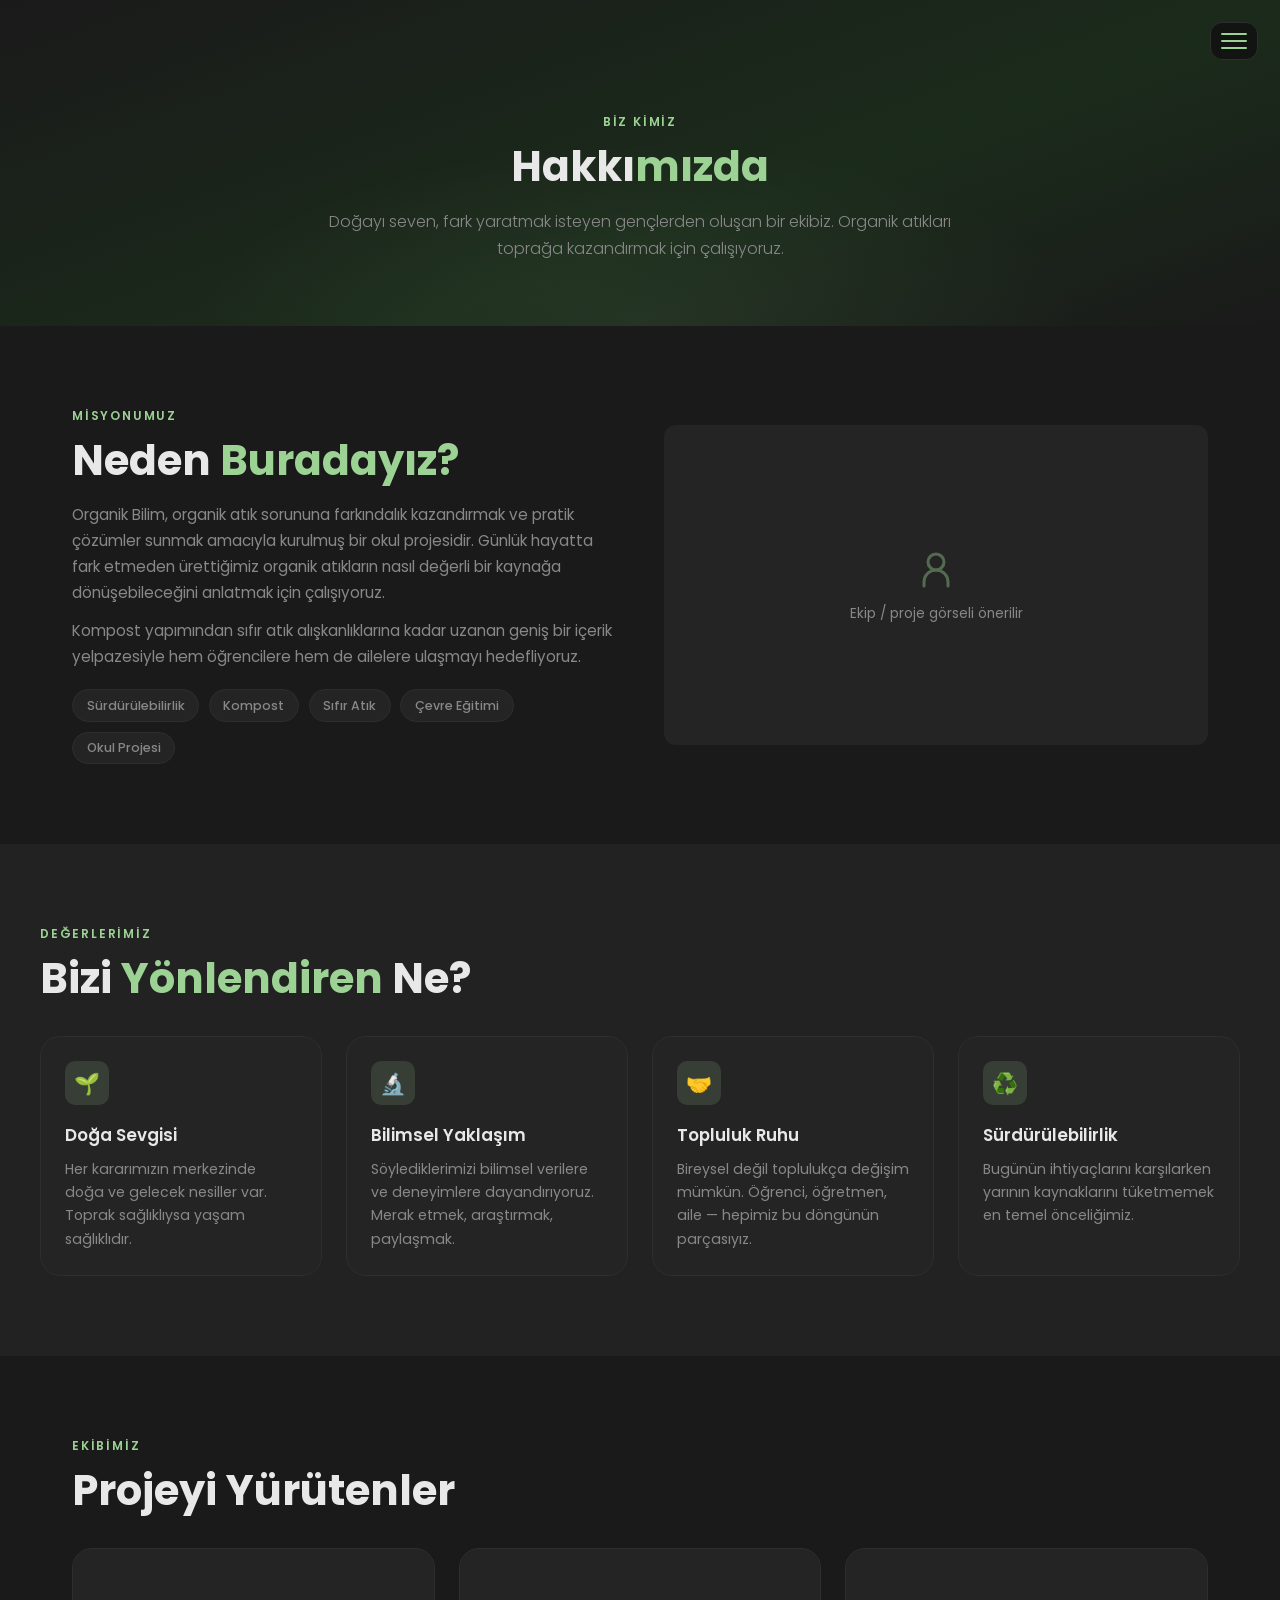
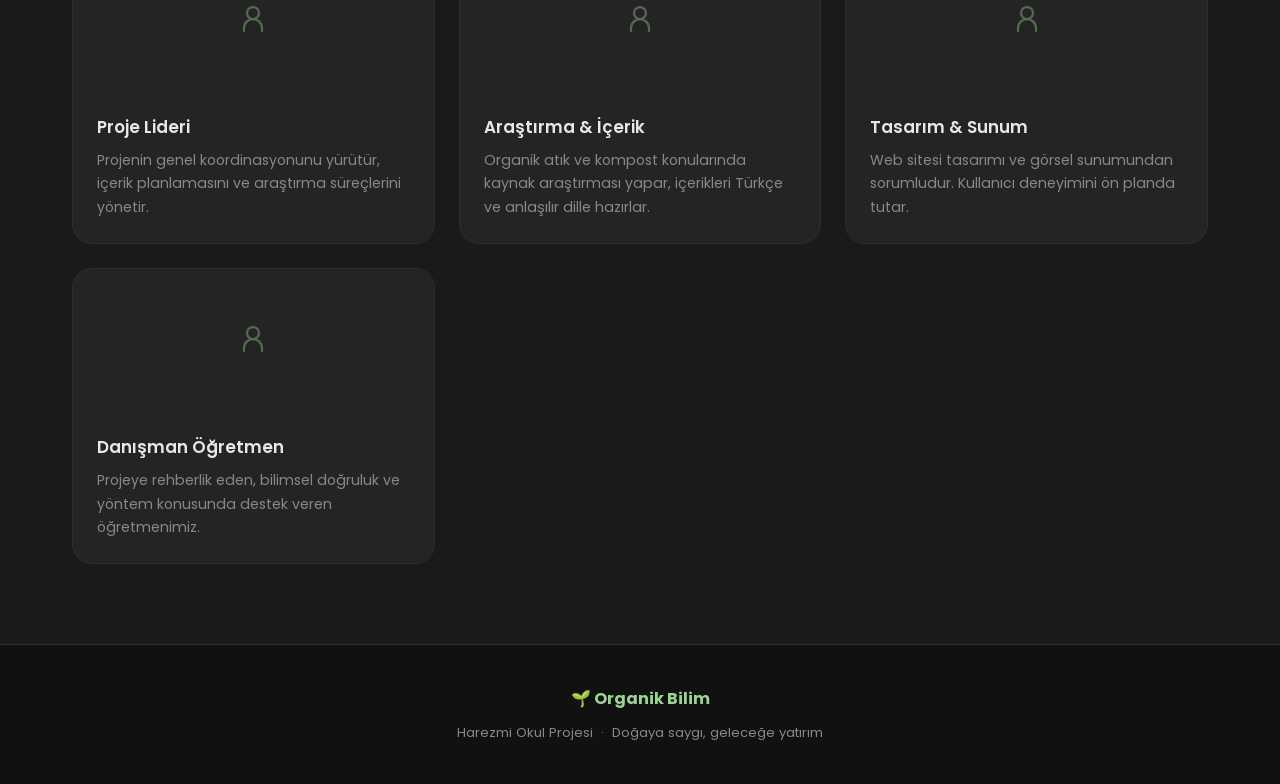
==== hakkimizda.html @ 666ba620 "first look" ====
<!DOCTYPE html>
<html lang="tr">
<head>
  <meta charset="UTF-8" />
  <meta name="viewport" content="width=device-width, initial-scale=1.0" />
  <title>Hakkımızda — Organik Bilim</title>
  <link rel="stylesheet" href="styles.css" />
</head>
<body>

  <button class="nav-toggle" id="navToggle" aria-label="Menüyü aç/kapat">
    <span></span><span></span><span></span>
  </button>

  <nav class="nav-menu" id="navMenu">
    <div class="nav-logo">🌱 Organik Bilim</div>
    <ul>
      <li><a href="hakkimizda.html">Hakkımızda</a></li>
      <li><a href="organik_atik.html">Organik Atık Ne?</a></li>
      <li><a href="kompost_ne.html">Kompost Ne?</a></li>
      <li><a href="kompost_nasil.html">Kompost Nasıl Yapılır?</a></li>
      <li><a href="neler_yapilabilir.html">Neler Yapılabilir?</a></li>
      <li><a href="harezmi_projesi.html">Harezmi Projesi Hakkında</a></li>
    </ul>
  </nav>
  <div class="nav-overlay" id="navOverlay"></div>

  <!-- ── Page Header ── -->
  <header class="page-header">
    <div class="section-label">Biz Kimiz</div>
    <h1 class="section-title">Hakkı<span>mızda</span></h1>
    <p class="section-lead">
      Doğayı seven, fark yaratmak isteyen gençlerden oluşan bir ekibiz.
      Organik atıkları toprağa kazandırmak için çalışıyoruz.
    </p>
  </header>

  <!-- ── Introduction Section ── -->
  <section class="section">
    <div class="info-grid">
      <div class="info-text">
        <div class="section-label">Misyonumuz</div>
        <h2 class="section-title">Neden <span>Buradayız?</span></h2>
        <p>
          Organik Bilim, organik atık sorununa farkındalık kazandırmak ve pratik çözümler
          sunmak amacıyla kurulmuş bir okul projesidir. Günlük hayatta fark etmeden ürettiğimiz
          organik atıkların nasıl değerli bir kaynağa dönüşebileceğini anlatmak için çalışıyoruz.
        </p>
        <p>
          Kompost yapımından sıfır atık alışkanlıklarına kadar uzanan geniş bir içerik
          yelpazesiyle hem öğrencilere hem de ailelere ulaşmayı hedefliyoruz.
        </p>
        <div class="tags">
          <span class="tag">Sürdürülebilirlik</span>
          <span class="tag">Kompost</span>
          <span class="tag">Sıfır Atık</span>
          <span class="tag">Çevre Eğitimi</span>
          <span class="tag">Okul Projesi</span>
        </div>
      </div>
      <div class="info-img">
        <!-- Intro image: team photo, working in school garden, or project presentation recommended -->
        <!-- <img src="hakkimizda_misyon.jpg" alt="Team mission image" /> -->
        <div class="img-placeholder" style="height:320px;">
          <svg width="48" height="48" viewBox="0 0 24 24" fill="none" stroke="#9DD295" stroke-width="1.5" stroke-linecap="round" stroke-linejoin="round"><circle cx="12" cy="8" r="4"/><path d="M6 20v-2a6 6 0 0 1 12 0v2"/></svg>
          <span>Ekip / proje görseli önerilir</span>
        </div>
      </div>
    </div>
  </section>

  <!-- ── Our Values ── -->
  <div class="section-full">
    <div class="inner">
      <div class="section-label">Değerlerimiz</div>
      <h2 class="section-title" style="margin-bottom:2rem;">Bizi <span>Yönlendiren</span> Ne?</h2>

      <div class="cards">
        <div class="card">
          <div class="card-body">
            <div class="card-icon">🌱</div>
            <h3>Doğa Sevgisi</h3>
            <p>Her kararımızın merkezinde doğa ve gelecek nesiller var. Toprak sağlıklıysa yaşam sağlıklıdır.</p>
          </div>
        </div>
        <div class="card">
          <div class="card-body">
            <div class="card-icon">🔬</div>
            <h3>Bilimsel Yaklaşım</h3>
            <p>Söylediklerimizi bilimsel verilere ve deneyimlere dayandırıyoruz. Merak etmek, araştırmak, paylaşmak.</p>
          </div>
        </div>
        <div class="card">
          <div class="card-body">
            <div class="card-icon">🤝</div>
            <h3>Topluluk Ruhu</h3>
            <p>Bireysel değil toplulukça değişim mümkün. Öğrenci, öğretmen, aile — hepimiz bu döngünün parçasıyız.</p>
          </div>
        </div>
        <div class="card">
          <div class="card-body">
            <div class="card-icon">♻️</div>
            <h3>Sürdürülebilirlik</h3>
            <p>Bugünün ihtiyaçlarını karşılarken yarının kaynaklarını tüketmemek en temel önceliğimiz.</p>
          </div>
        </div>
      </div>
    </div>
  </div>

  <!-- ── Team ── -->
  <section class="section">
    <div class="section-label">Ekibimiz</div>
    <h2 class="section-title" style="margin-bottom:2rem;">Projeyi Yürütenler</h2>

    <div class="cards">

      <div class="card">
        <!-- Team member image: personal photo or avatar recommended -->
        <!-- <img src="uye1.jpg" alt="Team member 1" /> -->
        <div class="card-img">
          <div class="img-placeholder" style="height:140px; border-radius: 20px 20px 0 0;">
            <svg width="36" height="36" viewBox="0 0 24 24" fill="none" stroke="#9DD295" stroke-width="1.5" stroke-linecap="round" stroke-linejoin="round"><circle cx="12" cy="8" r="4"/><path d="M6 20v-2a6 6 0 0 1 12 0v2"/></svg>
          </div>
        </div>
        <div class="card-body">
          <h3>Proje Lideri</h3>
          <p>Projenin genel koordinasyonunu yürütür, içerik planlamasını ve araştırma süreçlerini yönetir.</p>
        </div>
      </div>

      <div class="card">
        <!-- Team member image: personal photo or avatar recommended -->
        <!-- <img src="uye2.jpg" alt="Team member 2" /> -->
        <div class="card-img">
          <div class="img-placeholder" style="height:140px; border-radius: 20px 20px 0 0;">
            <svg width="36" height="36" viewBox="0 0 24 24" fill="none" stroke="#9DD295" stroke-width="1.5" stroke-linecap="round" stroke-linejoin="round"><circle cx="12" cy="8" r="4"/><path d="M6 20v-2a6 6 0 0 1 12 0v2"/></svg>
          </div>
        </div>
        <div class="card-body">
          <h3>Araştırma & İçerik</h3>
          <p>Organik atık ve kompost konularında kaynak araştırması yapar, içerikleri Türkçe ve anlaşılır dille hazırlar.</p>
        </div>
      </div>

      <div class="card">
        <!-- Team member image: personal photo or avatar recommended -->
        <!-- <img src="uye3.jpg" alt="Team member 3" /> -->
        <div class="card-img">
          <div class="img-placeholder" style="height:140px; border-radius: 20px 20px 0 0;">
            <svg width="36" height="36" viewBox="0 0 24 24" fill="none" stroke="#9DD295" stroke-width="1.5" stroke-linecap="round" stroke-linejoin="round"><circle cx="12" cy="8" r="4"/><path d="M6 20v-2a6 6 0 0 1 12 0v2"/></svg>
          </div>
        </div>
        <div class="card-body">
          <h3>Tasarım & Sunum</h3>
          <p>Web sitesi tasarımı ve görsel sunumundan sorumludur. Kullanıcı deneyimini ön planda tutar.</p>
        </div>
      </div>

      <div class="card">
        <!-- Team member image: personal photo or avatar recommended -->
        <!-- <img src="uye4.jpg" alt="Team member 4 (advisor teacher)" /> -->
        <div class="card-img">
          <div class="img-placeholder" style="height:140px; border-radius: 20px 20px 0 0;">
            <svg width="36" height="36" viewBox="0 0 24 24" fill="none" stroke="#9DD295" stroke-width="1.5" stroke-linecap="round" stroke-linejoin="round"><circle cx="12" cy="8" r="4"/><path d="M6 20v-2a6 6 0 0 1 12 0v2"/></svg>
          </div>
        </div>
        <div class="card-body">
          <h3>Danışman Öğretmen</h3>
          <p>Projeye rehberlik eden, bilimsel doğruluk ve yöntem konusunda destek veren öğretmenimiz.</p>
        </div>
      </div>

    </div>
  </section>

  <footer>
    <div class="footer-logo">🌱 Organik Bilim</div>
    <p>Harezmi Okul Projesi &nbsp;·&nbsp; Doğaya saygı, geleceğe yatırım</p>
  </footer>

  <script src="nav.js"></script>
</body>
</html>
---- styles.css ----
@import url('https://fonts.googleapis.com/css2?family=Poppins:wght@300;400;500;600;700&display=swap');

/* ─── Reset & Base ─── */
*, *::before, *::after {
  margin: 0;
  padding: 0;
  box-sizing: border-box;
}

:root {
  --accent:     #9DD295;
  --accent-dim: rgba(157, 210, 149, 0.15);
  --accent-mid: rgba(157, 210, 149, 0.35);
  --bg:         #1a1a1a;
  --bg2:        #111111;
  --bg3:        #222222;
  --surface:    #242424;
  --border:     #2e2e2e;
  --text:       #e8e8e8;
  --text-muted: #888888;
  --radius:     12px;
  --radius-lg:  20px;
  --transition: 0.3s ease;
}

html { scroll-behavior: smooth; }

body {
  font-family: 'Poppins', sans-serif;
  background-color: var(--bg);
  color: var(--text);
  overflow-x: hidden;
  line-height: 1.7;
}

a { color: inherit; text-decoration: none; }

img { display: block; max-width: 100%; border-radius: var(--radius); }

/* ─── Language Toggle ─── */
.lang-toggle {
  position: fixed;
  top: 1.4rem;
  left: 1.4rem;
  z-index: 1100;
  cursor: pointer;
  padding: 0.55rem 0.9rem;
  background: rgba(17, 17, 17, 0.85);
  border-radius: var(--radius);
  backdrop-filter: blur(12px);
  border: 1px solid var(--border);
  color: var(--accent);
  font-family: 'Poppins', sans-serif;
  font-size: 0.78rem;
  font-weight: 700;
  letter-spacing: 0.1em;
  line-height: 1;
  transition: border-color var(--transition), background var(--transition), transform var(--transition);
}
.lang-toggle:hover {
  border-color: var(--accent-mid);
  background: rgba(26, 26, 26, 0.95);
  transform: translateY(-1px);
}

/* ─── Hamburger Toggle ─── */
.nav-toggle {
  position: fixed;
  top: 1.4rem;
  right: 1.4rem;
  z-index: 1100;
  cursor: pointer;
  display: flex;
  flex-direction: column;
  gap: 5px;
  padding: 10px;
  background: rgba(17, 17, 17, 0.85);
  border-radius: var(--radius);
  backdrop-filter: blur(12px);
  border: 1px solid var(--border);
  transition: border-color var(--transition), background var(--transition);
}
.nav-toggle:hover {
  border-color: var(--accent-mid);
  background: rgba(26, 26, 26, 0.95);
}
.nav-toggle span {
  display: block;
  width: 26px;
  height: 2px;
  background: var(--accent);
  border-radius: 2px;
  transition: transform 0.35s ease, opacity 0.25s ease;
}
.nav-toggle.active span:nth-child(1) { transform: translateY(7px) rotate(45deg); }
.nav-toggle.active span:nth-child(2) { opacity: 0; transform: scaleX(0); }
.nav-toggle.active span:nth-child(3) { transform: translateY(-7px) rotate(-45deg); }

/* ─── Side Navigation Drawer ─── */
.nav-menu {
  position: fixed;
  top: 0;
  right: -340px;
  width: 300px;
  height: 100dvh;
  background: var(--bg2);
  z-index: 1050;
  transition: right 0.35s cubic-bezier(0.4, 0, 0.2, 1);
  padding: 5rem 1.8rem 2rem;
  border-left: 1px solid var(--border);
  overflow-y: auto;
  display: flex;
  flex-direction: column;
  gap: 0.25rem;
}
.nav-menu.open { right: 0; }

.nav-logo {
  font-size: 1.15rem;
  font-weight: 700;
  color: var(--accent);
  margin-bottom: 1.8rem;
  padding-bottom: 1.2rem;
  border-bottom: 1px solid var(--border);
  letter-spacing: 0.02em;
}

.nav-menu ul { list-style: none; display: flex; flex-direction: column; gap: 0.25rem; }

.nav-menu ul li a {
  color: var(--text);
  font-size: 0.9rem;
  font-weight: 500;
  display: block;
  padding: 0.7rem 1rem;
  border-radius: 8px;
  transition: all var(--transition);
  border: 1px solid transparent;
  line-height: 1.4;
}
.nav-menu ul li a:hover,
.nav-menu ul li a.active {
  color: var(--accent);
  background: var(--accent-dim);
  border-color: var(--accent-mid);
  padding-left: 1.4rem;
}

.nav-overlay {
  position: fixed;
  inset: 0;
  background: rgba(0, 0, 0, 0.6);
  z-index: 1040;
  opacity: 0;
  pointer-events: none;
  transition: opacity var(--transition);
  backdrop-filter: blur(2px);
}
.nav-overlay.active { opacity: 1; pointer-events: all; }

/* ─── Hero ─── */
.hero {
  min-height: 100dvh;
  display: flex;
  flex-direction: column;
  align-items: center;
  justify-content: center;
  text-align: center;
  padding: 6rem 2rem 4rem;
  position: relative;
  background: linear-gradient(160deg, #1a1a1a 0%, #1b2b1b 50%, #1a1a1a 100%);
  overflow: hidden;
}
.hero::before {
  content: '';
  position: absolute;
  inset: 0;
  background:
    radial-gradient(ellipse 60% 50% at 25% 60%, rgba(157,210,149,0.07) 0%, transparent 70%),
    radial-gradient(ellipse 40% 40% at 75% 40%, rgba(157,210,149,0.05) 0%, transparent 70%);
  animation: heroGlow 10s ease-in-out infinite alternate;
}
@keyframes heroGlow {
  0%   { opacity: 0.6; }
  100% { opacity: 1; }
}
.hero-badge {
  display: inline-block;
  background: var(--accent-dim);
  color: var(--accent);
  border: 1px solid var(--accent-mid);
  font-size: 0.78rem;
  font-weight: 600;
  letter-spacing: 0.12em;
  text-transform: uppercase;
  padding: 0.4rem 1.1rem;
  border-radius: 50px;
  margin-bottom: 1.5rem;
  position: relative;
}
.hero h1 {
  font-size: clamp(2.6rem, 7vw, 5.5rem);
  font-weight: 700;
  line-height: 1.1;
  position: relative;
  margin-bottom: 1.2rem;
}
.hero h1 span { color: var(--accent); }
.hero p.subtitle {
  font-size: clamp(1rem, 2.5vw, 1.25rem);
  color: var(--text-muted);
  max-width: 580px;
  position: relative;
  margin-bottom: 2.5rem;
  font-weight: 300;
}
.hero-cta {
  display: inline-flex;
  align-items: center;
  gap: 0.5rem;
  background: var(--accent);
  color: #111;
  font-weight: 600;
  font-size: 0.95rem;
  padding: 0.85rem 2rem;
  border-radius: 50px;
  transition: transform var(--transition), box-shadow var(--transition), background var(--transition);
  position: relative;
}
.hero-cta:hover {
  transform: translateY(-3px);
  box-shadow: 0 12px 32px rgba(157, 210, 149, 0.35);
  background: #b3e0ac;
}

/* Image placeholder within hero */
.hero-img-wrap {
  position: relative;
  margin-top: 3.5rem;
  width: 100%;
  max-width: 760px;
  border-radius: var(--radius-lg);
  overflow: hidden;
  border: 1px solid var(--border);
  box-shadow: 0 24px 64px rgba(0,0,0,0.6);
}
.img-placeholder {
  background: var(--surface);
  border-radius: var(--radius);
  display: flex;
  flex-direction: column;
  align-items: center;
  justify-content: center;
  gap: 0.5rem;
  color: var(--text-muted);
  font-size: 0.85rem;
  font-weight: 400;
}
.img-placeholder svg { opacity: 0.4; }
.hero-img-wrap .img-placeholder { height: 380px; border-radius: var(--radius-lg); }

/* ─── Scroll Indicator ─── */
.scroll-hint {
  position: absolute;
  bottom: 2rem;
  left: 50%;
  transform: translateX(-50%);
  display: flex;
  flex-direction: column;
  align-items: center;
  gap: 0.3rem;
  color: var(--text-muted);
  font-size: 0.72rem;
  letter-spacing: 0.1em;
  text-transform: uppercase;
  animation: bounce 2s ease-in-out infinite;
}
.scroll-hint .arrow { width: 1px; height: 36px; background: linear-gradient(to bottom, var(--accent), transparent); }
@keyframes bounce {
  0%, 100% { transform: translateX(-50%) translateY(0); }
  50%       { transform: translateX(-50%) translateY(6px); }
}

/* ─── Section Layout ─── */
.section { padding: 5rem 2rem; max-width: 1200px; margin: 0 auto; }
.section-full { padding: 5rem 2rem; background: var(--bg3); }
.section-full .inner { max-width: 1200px; margin: 0 auto; }

.section-label {
  font-size: 0.75rem;
  font-weight: 600;
  letter-spacing: 0.15em;
  text-transform: uppercase;
  color: var(--accent);
  margin-bottom: 0.6rem;
}
.section-title {
  font-size: clamp(1.6rem, 4vw, 2.6rem);
  font-weight: 700;
  line-height: 1.2;
  margin-bottom: 1rem;
}
.section-title span { color: var(--accent); }
.section-lead {
  font-size: 1rem;
  color: var(--text-muted);
  max-width: 640px;
  margin-bottom: 3rem;
  font-weight: 300;
}

/* ─── Cards ─── */
.cards {
  display: grid;
  grid-template-columns: repeat(auto-fill, minmax(280px, 1fr));
  gap: 1.5rem;
}
.card {
  background: var(--surface);
  border: 1px solid var(--border);
  border-radius: var(--radius-lg);
  overflow: hidden;
  transition: transform var(--transition), box-shadow var(--transition), border-color var(--transition);
  cursor: default;
}
.card:hover {
  transform: translateY(-6px);
  box-shadow: 0 20px 50px rgba(0,0,0,0.5), 0 0 0 1px var(--accent-mid);
  border-color: var(--accent-mid);
}
.card-img .img-placeholder { height: 180px; border-radius: 0; }
.card-body { padding: 1.5rem; }
.card-icon {
  width: 44px; height: 44px;
  background: var(--accent-dim);
  border-radius: 10px;
  display: flex; align-items: center; justify-content: center;
  margin-bottom: 1rem;
  font-size: 1.3rem;
}
.card h3 {
  font-size: 1.05rem;
  font-weight: 600;
  margin-bottom: 0.5rem;
  color: var(--text);
}
.card p {
  font-size: 0.88rem;
  color: var(--text-muted);
  line-height: 1.65;
}
.card-link {
  display: inline-flex;
  align-items: center;
  gap: 0.4rem;
  color: var(--accent);
  font-size: 0.85rem;
  font-weight: 600;
  margin-top: 1rem;
  transition: gap var(--transition);
}
.card-link:hover { gap: 0.7rem; }

/* ─── Page Header (inner pages) ─── */
.page-header {
  padding: 7rem 2rem 4rem;
  background: linear-gradient(160deg, #1a1a1a 0%, #1b2b1b 60%, #1a1a1a 100%);
  position: relative;
  overflow: hidden;
  text-align: center;
}
.page-header::before {
  content: '';
  position: absolute;
  inset: 0;
  background: radial-gradient(ellipse 50% 80% at 50% 100%, rgba(157,210,149,0.08) 0%, transparent 70%);
}
.page-header .section-label,
.page-header .section-title,
.page-header .section-lead { position: relative; margin-left: auto; margin-right: auto; }
.page-header .section-lead { margin-bottom: 0; }

/* ─── Info Blocks ─── */
.info-grid {
  display: grid;
  grid-template-columns: 1fr 1fr;
  gap: 3rem;
  align-items: center;
}
.info-grid.reverse { direction: rtl; }
.info-grid.reverse > * { direction: ltr; }
@media (max-width: 768px) {
  .info-grid { grid-template-columns: 1fr; }
  .info-grid.reverse { direction: ltr; }
}

.info-img .img-placeholder { height: 300px; }

.info-text .section-label { margin-top: 0; }
.info-text p { color: var(--text-muted); font-size: 0.95rem; margin-bottom: 0.8rem; }

/* ─── Steps ─── */
.steps { display: flex; flex-direction: column; gap: 1.5rem; }
.step {
  display: flex;
  gap: 1.5rem;
  align-items: flex-start;
  background: var(--surface);
  border: 1px solid var(--border);
  border-radius: var(--radius-lg);
  padding: 1.5rem;
  transition: border-color var(--transition), transform var(--transition);
}
.step:hover { border-color: var(--accent-mid); transform: translateX(5px); }
.step-num {
  flex-shrink: 0;
  width: 44px; height: 44px;
  background: var(--accent-dim);
  border: 1px solid var(--accent-mid);
  border-radius: 50%;
  display: flex; align-items: center; justify-content: center;
  font-weight: 700;
  font-size: 0.95rem;
  color: var(--accent);
}
.step-content h3 { font-size: 1rem; font-weight: 600; margin-bottom: 0.4rem; }
.step-content p { font-size: 0.88rem; color: var(--text-muted); }

/* ─── Stats Row ─── */
.stats {
  display: grid;
  grid-template-columns: repeat(auto-fit, minmax(160px, 1fr));
  gap: 1.5rem;
  margin-bottom: 3rem;
}
.stat {
  background: var(--surface);
  border: 1px solid var(--border);
  border-radius: var(--radius-lg);
  padding: 1.5rem;
  text-align: center;
  transition: border-color var(--transition);
}
.stat:hover { border-color: var(--accent-mid); }
.stat-num { font-size: 2rem; font-weight: 700; color: var(--accent); }
.stat-label { font-size: 0.82rem; color: var(--text-muted); margin-top: 0.3rem; }

/* ─── Highlight Box ─── */
.highlight {
  background: var(--accent-dim);
  border: 1px solid var(--accent-mid);
  border-radius: var(--radius-lg);
  padding: 2rem;
  margin-top: 2rem;
}
.highlight p { color: var(--text); font-size: 0.95rem; font-weight: 500; line-height: 1.75; }

/* ─── Tag Pills ─── */
.tags { display: flex; flex-wrap: wrap; gap: 0.6rem; margin-top: 1.2rem; }
.tag {
  background: var(--surface);
  border: 1px solid var(--border);
  color: var(--text-muted);
  font-size: 0.78rem;
  padding: 0.3rem 0.85rem;
  border-radius: 50px;
  font-weight: 500;
  transition: border-color var(--transition), color var(--transition);
}
.tag:hover { border-color: var(--accent-mid); color: var(--accent); }

/* ─── Footer ─── */
footer {
  background: var(--bg2);
  border-top: 1px solid var(--border);
  padding: 2.5rem 2rem;
  text-align: center;
  font-size: 0.82rem;
  color: var(--text-muted);
}
footer a { color: var(--accent); transition: opacity var(--transition); }
footer a:hover { opacity: 0.75; }
footer .footer-logo { font-size: 1rem; font-weight: 700; color: var(--accent); margin-bottom: 0.6rem; }

/* ─── Utilities ─── */
.mt-1 { margin-top: 0.5rem; }
.mt-2 { margin-top: 1rem; }
.mt-3 { margin-top: 1.5rem; }
.mb-3 { margin-bottom: 1.5rem; }
.divider { border: none; border-top: 1px solid var(--border); margin: 3rem 0; }

/* ─── Responsive ─── */
@media (max-width: 640px) {
  .cards { grid-template-columns: 1fr; }
  .hero { padding: 5rem 1.5rem 3rem; }
  .section { padding: 3.5rem 1.25rem; }
  .section-full { padding: 3.5rem 1.25rem; }
  .page-header { padding: 6rem 1.25rem 3rem; }
  .info-grid { gap: 2rem; }
  .step { flex-direction: column; gap: 1rem; }
}
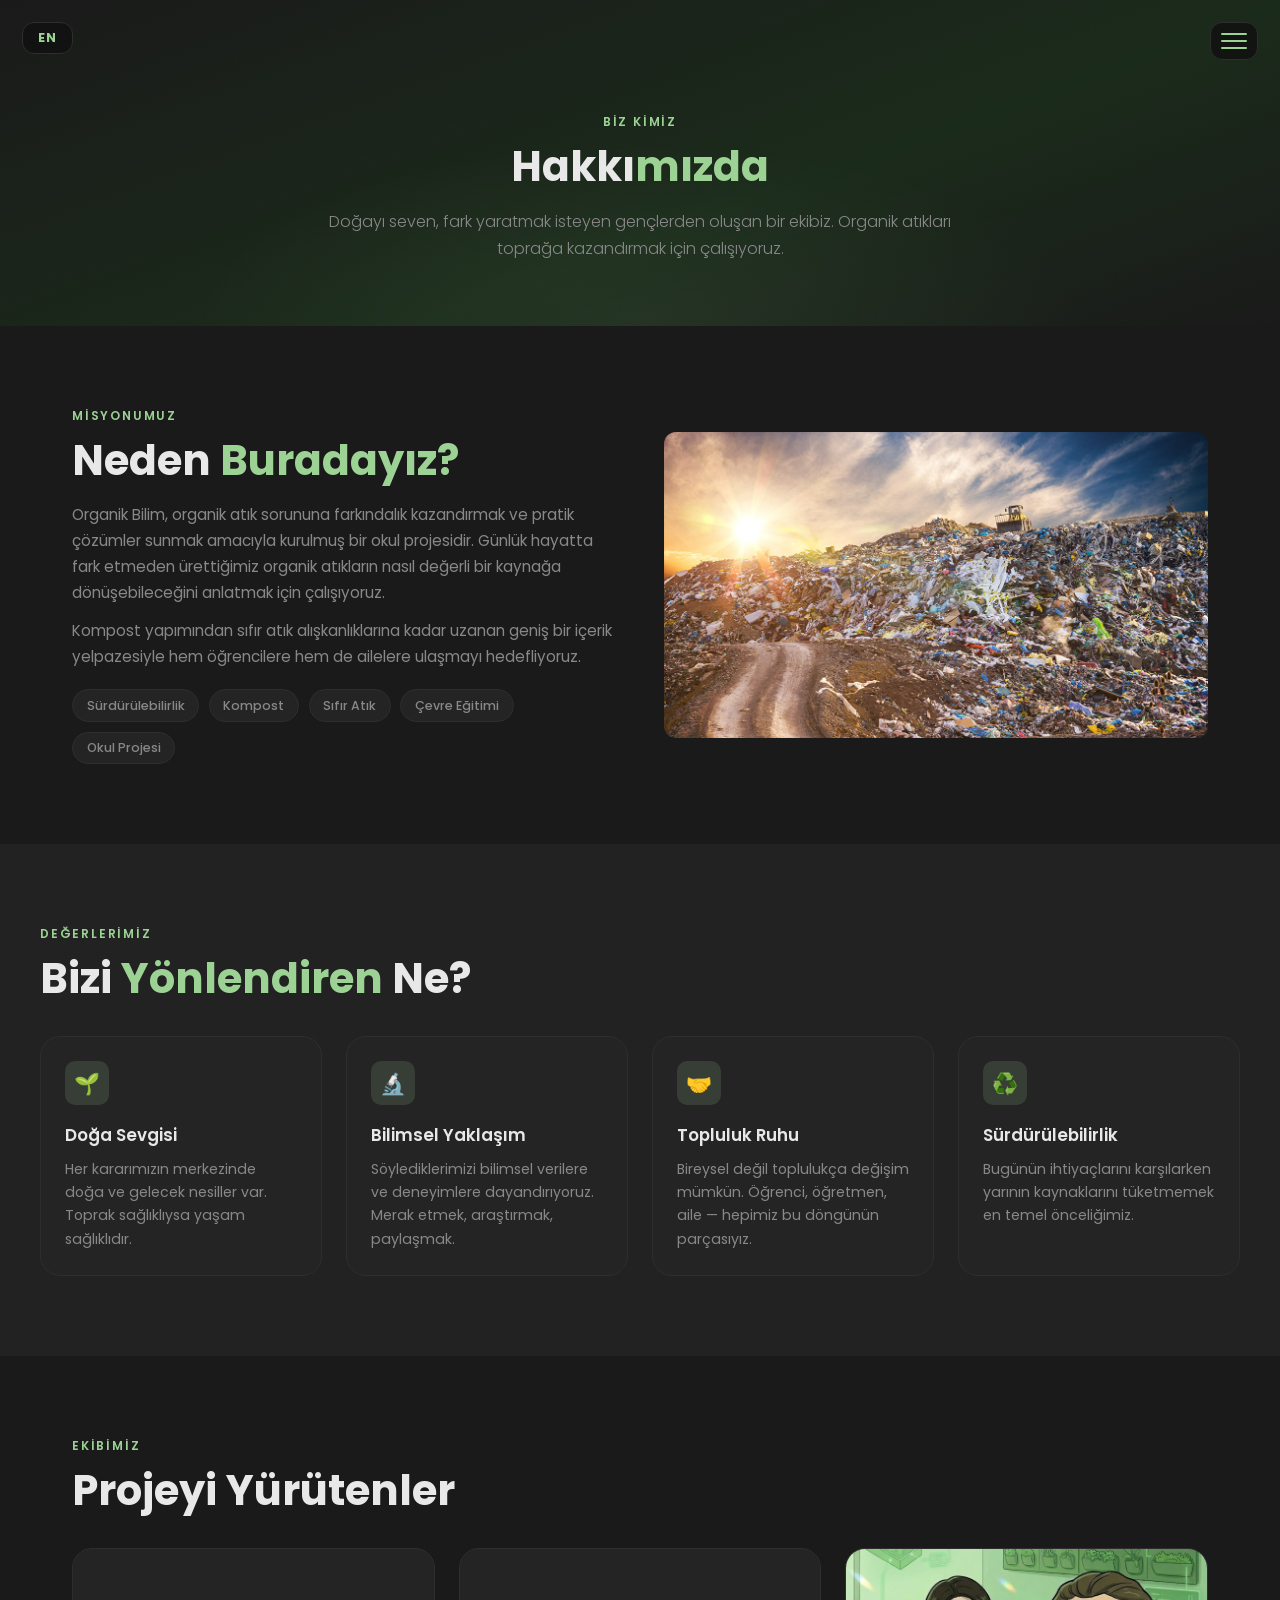
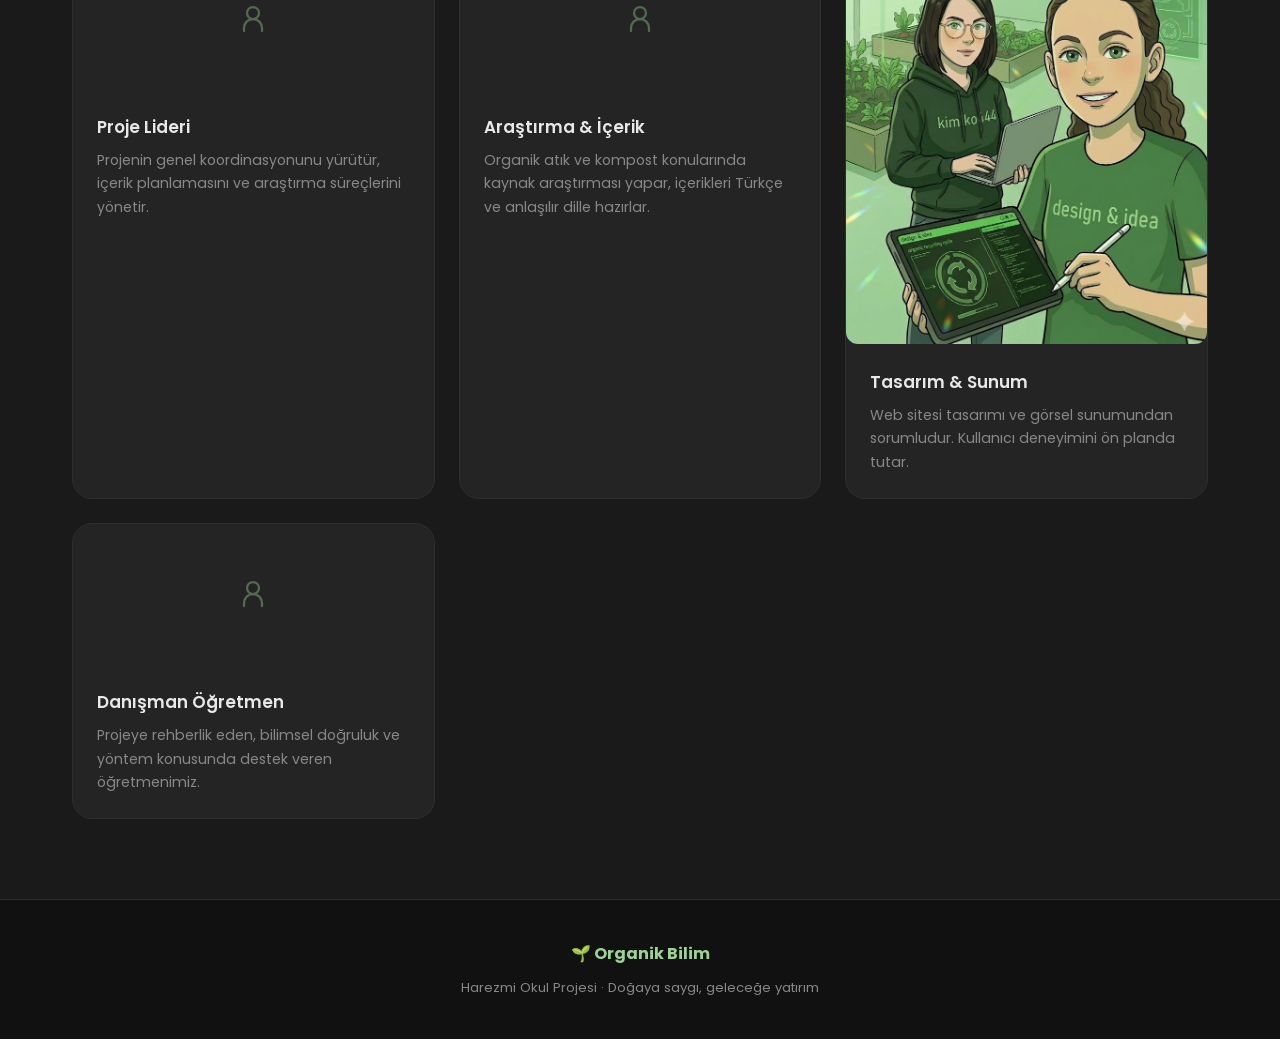
==== commit 40b90ea8: "Add files via upload actualized with pictures still some missing" ====
--- a/hakkimizda.html
+++ b/hakkimizda.html
@@ -8,28 +8,31 @@
 </head>
 <body>
 
-  <button class="nav-toggle" id="navToggle" aria-label="Menüyü aç/kapat">
+  <button class="lang-toggle" id="langToggle" aria-label="Switch language">EN</button>
+
+  <button class="nav-toggle" id="navToggle" aria-label="Toggle menu">
     <span></span><span></span><span></span>
   </button>
 
   <nav class="nav-menu" id="navMenu">
-    <div class="nav-logo">🌱 Organik Bilim</div>
+    <div class="nav-logo" data-i18n="nav.logo">🌱 Organik Bilim</div>
     <ul>
-      <li><a href="hakkimizda.html">Hakkımızda</a></li>
-      <li><a href="organik_atik.html">Organik Atık Ne?</a></li>
-      <li><a href="kompost_ne.html">Kompost Ne?</a></li>
-      <li><a href="kompost_nasil.html">Kompost Nasıl Yapılır?</a></li>
-      <li><a href="neler_yapilabilir.html">Neler Yapılabilir?</a></li>
-      <li><a href="harezmi_projesi.html">Harezmi Projesi Hakkında</a></li>
+		
+      <li><a href="hakkimizda.html"        data-i18n="nav.about">Hakkımızda</a></li>
+      <li><a href="organik_atik.html"      data-i18n="nav.waste">Organik Atık Ne?</a></li>
+      <li><a href="kompost_ne.html"        data-i18n="nav.compost">Kompost Ne?</a></li>
+      <li><a href="kompost_nasil.html"     data-i18n="nav.howto">Kompost Nasıl Yapılır?</a></li>
+      <li><a href="neler_yapilabilir.html" data-i18n="nav.actions">Neler Yapılabilir?</a></li>
+      <li><a href="harezmi_projesi.html"   data-i18n="nav.project">Harezmi Projesi Hakkında</a></li>
     </ul>
   </nav>
   <div class="nav-overlay" id="navOverlay"></div>
 
   <!-- ── Page Header ── -->
   <header class="page-header">
-    <div class="section-label">Biz Kimiz</div>
-    <h1 class="section-title">Hakkı<span>mızda</span></h1>
-    <p class="section-lead">
+    <div class="section-label" data-i18n="about.header.label">Biz Kimiz</div>
+    <h1 class="section-title"  data-i18n="about.header.title">Hakkı<span>mızda</span></h1>
+    <p class="section-lead"    data-i18n="about.header.lead">
       Doğayı seven, fark yaratmak isteyen gençlerden oluşan bir ekibiz.
       Organik atıkları toprağa kazandırmak için çalışıyoruz.
     </p>
@@ -39,32 +42,29 @@
   <section class="section">
     <div class="info-grid">
       <div class="info-text">
-        <div class="section-label">Misyonumuz</div>
-        <h2 class="section-title">Neden <span>Buradayız?</span></h2>
-        <p>
+        <div class="section-label" data-i18n="about.intro.label">Misyonumuz</div>
+        <h2 class="section-title"  data-i18n="about.intro.title">Neden <span>Buradayız?</span></h2>
+        <p data-i18n="about.intro.p1">
           Organik Bilim, organik atık sorununa farkındalık kazandırmak ve pratik çözümler
           sunmak amacıyla kurulmuş bir okul projesidir. Günlük hayatta fark etmeden ürettiğimiz
           organik atıkların nasıl değerli bir kaynağa dönüşebileceğini anlatmak için çalışıyoruz.
         </p>
-        <p>
+        <p data-i18n="about.intro.p2">
           Kompost yapımından sıfır atık alışkanlıklarına kadar uzanan geniş bir içerik
           yelpazesiyle hem öğrencilere hem de ailelere ulaşmayı hedefliyoruz.
         </p>
         <div class="tags">
-          <span class="tag">Sürdürülebilirlik</span>
-          <span class="tag">Kompost</span>
-          <span class="tag">Sıfır Atık</span>
-          <span class="tag">Çevre Eğitimi</span>
-          <span class="tag">Okul Projesi</span>
+          <span class="tag" data-i18n="about.tag1">Sürdürülebilirlik</span>
+          <span class="tag" data-i18n="about.tag2">Kompost</span>
+          <span class="tag" data-i18n="about.tag3">Sıfır Atık</span>
+          <span class="tag" data-i18n="about.tag4">Çevre Eğitimi</span>
+          <span class="tag" data-i18n="about.tag5">Okul Projesi</span>
         </div>
       </div>
       <div class="info-img">
         <!-- Intro image: team photo, working in school garden, or project presentation recommended -->
-        <!-- <img src="hakkimizda_misyon.jpg" alt="Team mission image" /> -->
-        <div class="img-placeholder" style="height:320px;">
-          <svg width="48" height="48" viewBox="0 0 24 24" fill="none" stroke="#9DD295" stroke-width="1.5" stroke-linecap="round" stroke-linejoin="round"><circle cx="12" cy="8" r="4"/><path d="M6 20v-2a6 6 0 0 1 12 0v2"/></svg>
-          <span>Ekip / proje görseli önerilir</span>
-        </div>
+        <img src="pictures\1-2068689927.png" alt="Team mission image" />
+       
       </div>
     </div>
   </section>
@@ -72,36 +72,36 @@
   <!-- ── Our Values ── -->
   <div class="section-full">
     <div class="inner">
-      <div class="section-label">Değerlerimiz</div>
-      <h2 class="section-title" style="margin-bottom:2rem;">Bizi <span>Yönlendiren</span> Ne?</h2>
+      <div class="section-label" data-i18n="about.values.label">Değerlerimiz</div>
+      <h2 class="section-title" style="margin-bottom:2rem;" data-i18n="about.values.title">Bizi <span>Yönlendiren</span> Ne?</h2>
 
       <div class="cards">
         <div class="card">
           <div class="card-body">
             <div class="card-icon">🌱</div>
-            <h3>Doğa Sevgisi</h3>
-            <p>Her kararımızın merkezinde doğa ve gelecek nesiller var. Toprak sağlıklıysa yaşam sağlıklıdır.</p>
+            <h3 data-i18n="about.val1.title">Doğa Sevgisi</h3>
+            <p  data-i18n="about.val1.desc">Her kararımızın merkezinde doğa ve gelecek nesiller var. Toprak sağlıklıysa yaşam sağlıklıdır.</p>
           </div>
         </div>
         <div class="card">
           <div class="card-body">
             <div class="card-icon">🔬</div>
-            <h3>Bilimsel Yaklaşım</h3>
-            <p>Söylediklerimizi bilimsel verilere ve deneyimlere dayandırıyoruz. Merak etmek, araştırmak, paylaşmak.</p>
+            <h3 data-i18n="about.val2.title">Bilimsel Yaklaşım</h3>
+            <p  data-i18n="about.val2.desc">Söylediklerimizi bilimsel verilere ve deneyimlere dayandırıyoruz. Merak etmek, araştırmak, paylaşmak.</p>
           </div>
         </div>
         <div class="card">
           <div class="card-body">
             <div class="card-icon">🤝</div>
-            <h3>Topluluk Ruhu</h3>
-            <p>Bireysel değil toplulukça değişim mümkün. Öğrenci, öğretmen, aile — hepimiz bu döngünün parçasıyız.</p>
+            <h3 data-i18n="about.val3.title">Topluluk Ruhu</h3>
+            <p  data-i18n="about.val3.desc">Bireysel değil toplulukça değişim mümkün. Öğrenci, öğretmen, aile — hepimiz bu döngünün parçasıyız.</p>
           </div>
         </div>
         <div class="card">
           <div class="card-body">
             <div class="card-icon">♻️</div>
-            <h3>Sürdürülebilirlik</h3>
-            <p>Bugünün ihtiyaçlarını karşılarken yarının kaynaklarını tüketmemek en temel önceliğimiz.</p>
+            <h3 data-i18n="about.val4.title">Sürdürülebilirlik</h3>
+            <p  data-i18n="about.val4.desc">Bugünün ihtiyaçlarını karşılarken yarının kaynaklarını tüketmemek en temel önceliğimiz.</p>
           </div>
         </div>
       </div>
@@ -110,8 +110,8 @@
 
   <!-- ── Team ── -->
   <section class="section">
-    <div class="section-label">Ekibimiz</div>
-    <h2 class="section-title" style="margin-bottom:2rem;">Projeyi Yürütenler</h2>
+    <div class="section-label" data-i18n="about.team.label">Ekibimiz</div>
+    <h2 class="section-title" style="margin-bottom:2rem;" data-i18n="about.team.title">Projeyi Yürütenler</h2>
 
     <div class="cards">
 
@@ -124,8 +124,8 @@
           </div>
         </div>
         <div class="card-body">
-          <h3>Proje Lideri</h3>
-          <p>Projenin genel koordinasyonunu yürütür, içerik planlamasını ve araştırma süreçlerini yönetir.</p>
+          <h3 data-i18n="about.m1.title">Proje Lideri</h3>
+          <p  data-i18n="about.m1.desc">Projenin genel koordinasyonunu yürütür, içerik planlamasını ve araştırma süreçlerini yönetir.</p>
         </div>
       </div>
 
@@ -138,22 +138,18 @@
           </div>
         </div>
         <div class="card-body">
-          <h3>Araştırma & İçerik</h3>
-          <p>Organik atık ve kompost konularında kaynak araştırması yapar, içerikleri Türkçe ve anlaşılır dille hazırlar.</p>
+          <h3 data-i18n="about.m2.title">Araştırma & İçerik</h3>
+          <p  data-i18n="about.m2.desc">Organik atık ve kompost konularında kaynak araştırması yapar, içerikleri Türkçe ve anlaşılır dille hazırlar.</p>
         </div>
       </div>
 
       <div class="card">
         <!-- Team member image: personal photo or avatar recommended -->
-        <!-- <img src="uye3.jpg" alt="Team member 3" /> -->
-        <div class="card-img">
-          <div class="img-placeholder" style="height:140px; border-radius: 20px 20px 0 0;">
-            <svg width="36" height="36" viewBox="0 0 24 24" fill="none" stroke="#9DD295" stroke-width="1.5" stroke-linecap="round" stroke-linejoin="round"><circle cx="12" cy="8" r="4"/><path d="M6 20v-2a6 6 0 0 1 12 0v2"/></svg>
-          </div>
-        </div>
+       <img src="pictures\MeAndHerFinal.jpg" alt="Team member 3" />
+       
         <div class="card-body">
-          <h3>Tasarım & Sunum</h3>
-          <p>Web sitesi tasarımı ve görsel sunumundan sorumludur. Kullanıcı deneyimini ön planda tutar.</p>
+          <h3 data-i18n="about.m3.title">Tasarım & Sunum</h3>
+          <p  data-i18n="about.m3.desc">Web sitesi tasarımı ve görsel sunumundan sorumludur. Kullanıcı deneyimini ön planda tutar.</p>
         </div>
       </div>
 
@@ -166,8 +162,8 @@
           </div>
         </div>
         <div class="card-body">
-          <h3>Danışman Öğretmen</h3>
-          <p>Projeye rehberlik eden, bilimsel doğruluk ve yöntem konusunda destek veren öğretmenimiz.</p>
+          <h3 data-i18n="about.m4.title">Danışman Öğretmen</h3>
+          <p  data-i18n="about.m4.desc">Projeye rehberlik eden, bilimsel doğruluk ve yöntem konusunda destek veren öğretmenimiz.</p>
         </div>
       </div>
 
@@ -175,10 +171,12 @@
   </section>
 
   <footer>
-    <div class="footer-logo">🌱 Organik Bilim</div>
-    <p>Harezmi Okul Projesi &nbsp;·&nbsp; Doğaya saygı, geleceğe yatırım</p>
+    <div class="footer-logo" data-i18n="footer.logo">🌱 Organik Bilim</div>
+    <p data-i18n="footer.text">Harezmi Okul Projesi &nbsp;·&nbsp; Doğaya saygı, geleceğe yatırım</p>
   </footer>
 
   <script src="nav.js"></script>
+  <script src="translations.js"></script>
+  <script src="lang.js"></script>
 </body>
 </html>
